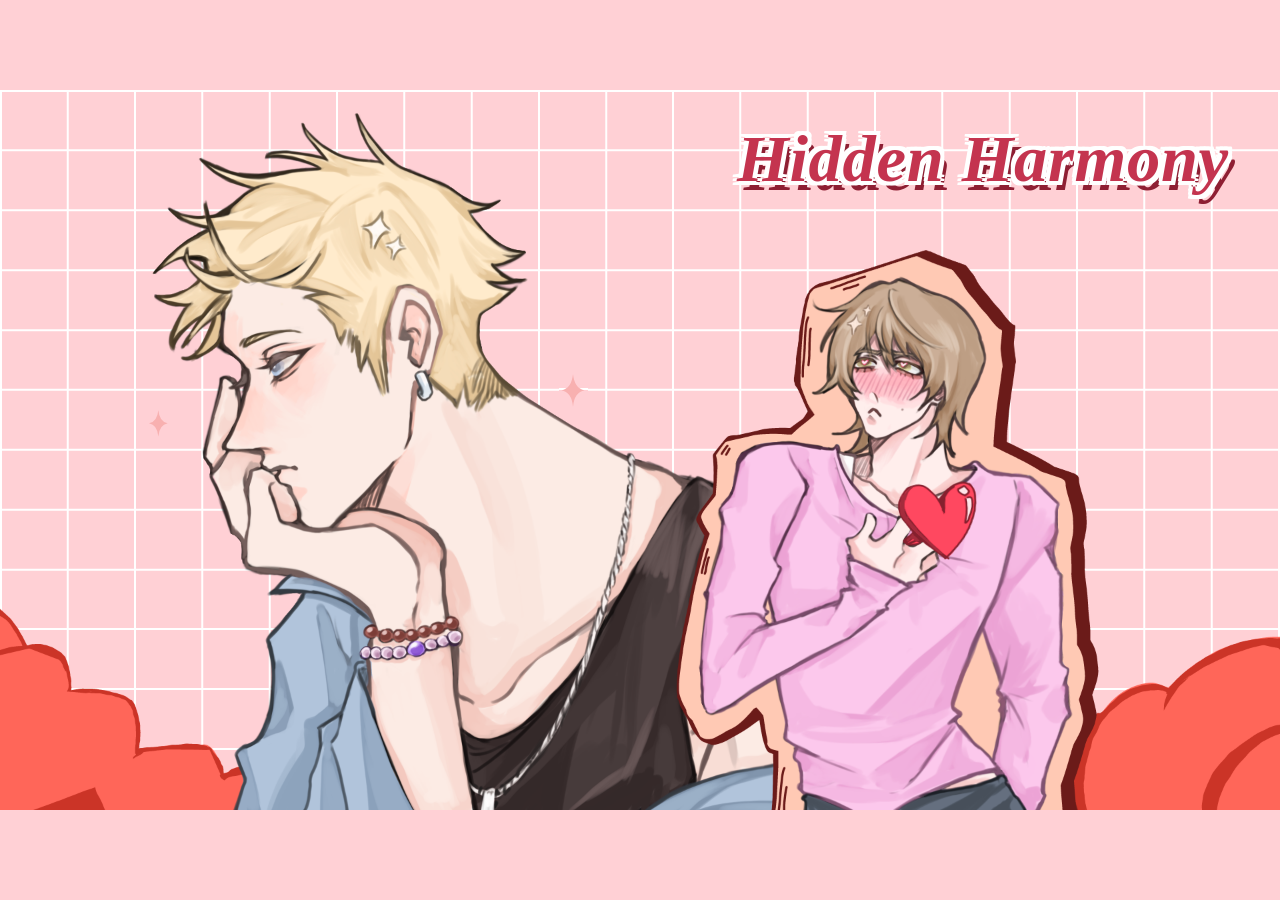
==== index.html @ b76c562a "Add files via upload" ====
<!DOCTYPE html>
<html lang="en">
<head>
  <meta charset="UTF-8">
  <meta name="viewport" content="width=device-width, initial-scale=1">
  <title>Poem &amp; Illustrations</title>
  <link rel="icon" href="images/heart.png">
  <link rel="stylesheet" href="css/style.css">
</head>
<body>
  <main class="stage" id="stage">

    <!-- Slide 1: landing -->
    <section class="slide is-active" id="slide-1" aria-label="Start">
      <img class="slide__bg" src="images/slide1-scene.png" alt="Two illustrated characters on a pink grid background" draggable="false">
      <!-- The two pink sparkles are baked into the scene; patches hide them and animated copies sit on top -->
      <div class="sparkles" aria-hidden="true">
        <span class="sparkle-patch sparkle-patch--1"></span>
        <span class="sparkle-patch sparkle-patch--2"></span>
        <svg class="sparkle sparkle--1" viewBox="0 0 100 140"><path d="M50 0Q56 62 100 70Q56 78 50 140Q44 78 0 70Q44 62 50 0Z"/></svg>
        <svg class="sparkle sparkle--2" viewBox="0 0 100 140"><path d="M50 0Q56 62 100 70Q56 78 50 140Q44 78 0 70Q44 62 50 0Z"/></svg>
      </div>
      <h1 class="title">Hidden Harmony</h1>
      <button class="heart" id="heart" type="button" aria-label="Open the poem">
        <img src="images/heart.png" alt="" draggable="false">
      </button>
    </section>

    <!-- Slide 2: record sleeves (left) + spinning record (right). Layers from the Figma file, "Bg2" frames. -->
    <section class="slide slide--records" id="slide-2" aria-label="Records">
      <img class="slide__bg" src="images/slide2/bg.png" alt="" draggable="false">

      <!-- Section 1: stack of sleeves. The first in the markup is on top. -->
      <div class="sleeves" id="sleeves">
        <button class="fig sleeve sleeve--blue" type="button" aria-label="Record sleeve 1 of 3, show the next one">
          <img src="images/slide2/sleeve-blue.png" alt="" draggable="false">
        </button>
        <button class="fig sleeve sleeve--purple" type="button" aria-label="Record sleeve 2 of 3, show the next one">
          <img src="images/slide2/sleeve-purple.png" alt="" draggable="false">
        </button>
        <button class="fig sleeve sleeve--pink" type="button" aria-label="Record sleeve 3 of 3, continue to the next slide">
          <img src="images/slide2/sleeve-pink.png" alt="" draggable="false">
        </button>
      </div>

      <!-- Section 2: spinning record (visual only, no audio) with fading notes -->
      <div class="player" aria-hidden="true">
        <img class="fig platter" src="images/slide2/platter.png" alt="" draggable="false">
        <img class="fig dots"    src="images/slide2/dots.png"    alt="" draggable="false">
        <img class="fig record"  src="images/slide2/record.png"  alt="" draggable="false">
        <img class="fig tonearm" src="images/slide2/tonearm.png" alt="" draggable="false">
        <img class="fig pivot"   src="images/slide2/pivot.png"   alt="" draggable="false">
        <img class="fig note note--1" src="images/slide2/note-a.png" alt="" draggable="false">
        <img class="fig note note--2" src="images/slide2/note-b.png" alt="" draggable="false">
        <img class="fig note note--3" src="images/slide2/note-c.png" alt="" draggable="false">
        <img class="fig note note--4" src="images/slide2/note-c.png" alt="" draggable="false">
        <img class="fig note note--5" src="images/slide2/note-b.png" alt="" draggable="false">
      </div>
    </section>

    <!-- Slide 3: dancing characters, falling confetti, drag the skull to start over. Layers from the Figma "Bg3" frame. -->
    <section class="slide slide--dance" id="slide-3" aria-label="Finale">
      <img class="slide__bg" src="images/slide3/bg.png" alt="" draggable="false">
      <div class="confetti" id="confetti" aria-hidden="true"></div>
      <img class="slide__bg" src="images/slide3/fade.png" alt="" draggable="false">
      <div class="fig dancer dancer--right"><img src="images/slide3/char-right.png" alt="A man in a long tan coat dancing" draggable="false"></div>
      <div class="fig dancer dancer--left"><img src="images/slide3/char-left.png" alt="A blond man in a dark coat dancing" draggable="false"></div>
      <img class="fig skull skull--right" id="skull-target" src="images/slide3/skull-right.png" alt="" draggable="false">
      <button class="fig skull skull--left" id="skull-handle" type="button" aria-label="Drag this skull into the other one to start over">
        <img src="images/slide3/skull-left.png" alt="" draggable="false">
      </button>
    </section>

  </main>
  <script src="js/confetti-pieces.js"></script>
  <script src="js/main.js"></script>
</body>
</html>
---- css/style.css ----
:root { --pink: #ffd0d5; --ease: cubic-bezier(.22,.9,.3,1.2); }
* { box-sizing: border-box; margin: 0; }
html, body { height: 100%; background: var(--pink); overflow: hidden; font-family: "Georgia", serif; }

/* 16:9 stage, scaled to fit any window */
.stage {
  position: absolute; inset: 0; margin: auto;
  width: min(100vw, calc(100vh * 16 / 9));
  height: min(100vh, calc(100vw * 9 / 16));
  overflow: hidden; background: var(--pink);
  container-type: size; /* lets text scale with the stage via cqw units */
}

/* Slide 1 title: top-right corner, in the empty grid area above the second character */
.title {
  position: absolute; top: 5%; right: 4%;
  font-size: 5.2cqw; font-weight: 700; font-style: italic; line-height: 1;
  letter-spacing: .01em; color: #c4344f; text-align: right;
  /* white sticker-style outline + soft shadow, echoing the cut-out character */
  text-shadow:
    -.06em -.06em 0 #fff, .06em -.06em 0 #fff, -.06em .06em 0 #fff, .06em .06em 0 #fff,
    0 .06em 0 #fff, 0 -.06em 0 #fff, .06em 0 0 #fff, -.06em 0 0 #fff,
    .1em .14em 0 #8e1f33;
  user-select: none; pointer-events: none;
}

/* Slides */
.slide {
  position: absolute; inset: 0;
  opacity: 0; visibility: hidden; transform: scale(1.04);
  transition: opacity .7s ease, transform .7s ease, visibility 0s .7s;
}
.slide.is-active { opacity: 1; visibility: visible; transform: none; transition-delay: 0s; }
.slide.is-leaving { opacity: 0; transform: scale(1.12); }
.slide__bg { position: absolute; inset: 0; width: 100%; height: 100%; object-fit: cover; user-select: none; }

/* Animated sparkles on slide 1. Positions are pixel boxes on the 1920x1080 scene, as percentages.
   Patches paint over the static sparkles in the image (patch 2 redraws the grid line at y=448-450). */
.sparkles { position: absolute; inset: 0; pointer-events: none; }
.sparkle-patch { position: absolute; background: var(--pink); }
.sparkle-patch--1 { left: 11.406%; top: 43.889%; width: 1.875%; height: 4.722%; }   /* 219,474 36x51 */
.sparkle-patch--2 {                                                                    /* 838,422 44x57 */
  left: 43.646%; top: 39.074%; width: 2.292%; height: 5.278%;
  background: linear-gradient(var(--pink) 45.6%, #fff 45.6% 50.9%, var(--pink) 50.9%);
}
.sparkle {
  position: absolute; fill: #f8b0b0; overflow: visible;
  animation: twinkle 2.8s ease-in-out infinite;
  filter: drop-shadow(0 0 0 rgba(255,255,255,0));
}
.sparkle--1 { left: 11.615%; top: 44.259%; width: 1.458%; height: 3.981%; }           /* 223,478 28x43 */
.sparkle--2 { left: 43.854%; top: 39.444%; width: 1.875%; height: 4.537%;             /* 842,426 36x49 */
  animation-duration: 3.4s; animation-delay: -1.3s; }
@keyframes twinkle {
  0%, 100% { transform: translateY(0) scale(1) rotate(0deg); opacity: 1; }
  25%      { transform: translateY(-8%) scale(1.18) rotate(8deg); opacity: 1;
             filter: drop-shadow(0 0 .35em rgba(255,255,255,.9)); }
  50%      { transform: translateY(0) scale(.82) rotate(0deg); opacity: .75; }
  75%      { transform: translateY(6%) scale(1.06) rotate(-6deg); opacity: .95; }
}

/* Heart (position taken from the Figma layout: 1340,580 on a 1920x1080 canvas) */
.heart {
  position: absolute; left: 69.79%; top: 53.7%; width: 6.875%;
  aspect-ratio: 132 / 131;
  padding: 0; border: 0; background: none; cursor: pointer;
  transform-origin: 50% 50%;
  transition: transform .35s var(--ease), filter .35s ease;
  filter: drop-shadow(0 0 0 rgba(255,60,90,0));
}
.heart img { width: 100%; height: 100%; display: block; pointer-events: none; }
.heart:hover, .heart:focus-visible {
  transform: scale(1.4);
  filter: drop-shadow(0 6px 14px rgba(255,60,90,.45));
}
.heart:active { transform: scale(1.25); }
.heart:focus-visible { outline: none; }

/* ---------- Slide 2: record sleeves + spinning record ---------- */
/* .fig places an element using pixel values from the 1920x1080 Figma frame ("Bg2 1"),
   converted to percentages so it scales with the stage. */
.fig {
  position: absolute;
  left: calc(var(--x) / 1920 * 100%); top: calc(var(--y) / 1080 * 100%);
  width: calc(var(--w) / 1920 * 100%); height: calc(var(--h) / 1080 * 100%);
  user-select: none;
}

/* Section 1: sleeves. Each is a 799x799 Figma layer rotated about its centre. Figma reports a rotated
   layer by its rotated top-left corner, so x/y here are the centre minus 399.5. */
.sleeves { position: absolute; inset: 0; }
.sleeve {
  --w: 799; --h: 799; --r: 0deg;
  padding: 0; border: 0; background: none; cursor: pointer;
  transform: rotate(var(--r));
  transition: transform .8s cubic-bezier(.6,.05,.3,1), opacity .6s ease .15s, filter .3s ease;
  filter: drop-shadow(0 .8cqh 1.4cqh rgba(90, 40, 60, .18));
}
.sleeve img { width: 100%; height: 100%; display: block; pointer-events: none; }
.sleeve:not(.is-top) { pointer-events: none; }
.sleeve.is-top:hover, .sleeve.is-top:focus-visible {
  transform: translate(-1.5%, -2.5%) rotate(var(--r)) scale(1.02);
  filter: drop-shadow(0 2cqh 2.4cqh rgba(90, 40, 60, .28));
  outline: none;
}
.sleeve--blue   { z-index: 3; --x: 94.4;  --y: 219.7; --r: 14.18deg; }   /* Figma "disc3" */
.sleeve--purple { z-index: 2; --x: 25;    --y: 120;   }                  /* Figma "disc2" */
.sleeve--pink   { z-index: 1; --x: 46.5;  --y: 200.1; --r: -11.66deg; }  /* Figma "disc1" */
/* Slide out to the lower left, the direction the Figma frames move them */
.sleeve--blue.is-out   { transform: translate(-150%, 30%) rotate(-8deg); }
.sleeve--purple.is-out { transform: translate(-130%, 45%) rotate(-14deg); }
.sleeve--pink.is-out   { transform: translate(-140%, 25%) rotate(-28deg); }
.sleeve.is-out { opacity: 0; pointer-events: none; }

/* Section 2: record player */
.player { position: absolute; inset: 0; pointer-events: none; }
.platter { --x: 975.5;  --y: 167.5; --w: 907;   --h: 859.5; }
.record  { --x: 1002.2; --y: 191.4; --w: 835;   --h: 835;
           animation: spin 6s linear infinite; }
.tonearm { --x: 1717.5; --y: 246;   --w: 73;    --h: 252; }
.dots    { --x: 1600.1; --y: 195.9; --w: 248.3; --h: 234; }   /* Figma "discwaves3", under the record */
.pivot   { --x: 1706.6; --y: 160.9; --w: 133.9; --h: 173; }
@keyframes spin { to { transform: rotate(360deg); } }

/* Notes: positions are the spots the notes take across the Figma frames. They take turns fading in and out. */
.note { opacity: 0; animation: note-fade 6s ease-in-out infinite; }
.note--1 { --x: 888.5;  --y: 104.4; --w: 50.8; --h: 95.3;  animation-delay: 0s; }
.note--2 { --x: 1613.6; --y: 26.4;  --w: 51.7; --h: 105.8; animation-delay: -1.2s; }
.note--3 { --x: 932.6;  --y: 844;   --w: 72.8; --h: 96.5;  animation-delay: -2.4s; }
.note--4 { --x: 1757.6; --y: 965;   --w: 72.8; --h: 96.5;  animation-delay: -3.6s; }
.note--5 { --x: 1839.6; --y: 961.4; --w: 51.7; --h: 105.8; animation-delay: -4.8s; }
@keyframes note-fade {
  0%   { opacity: 0; transform: translateY(12%) rotate(-6deg); }
  20%  { opacity: 1; }
  55%  { opacity: 1; transform: translateY(-8%) rotate(4deg); }
  80%, 100% { opacity: 0; transform: translateY(-20%) rotate(8deg); }
}

/* ---------- Slide 3: dancers, confetti, skull "slide to start over" ---------- */
/* Positions are pixels in the 1920x1080 Figma frame "Bg3", via .fig */

/* Confetti: one element per paper piece, built by js/main.js from js/confetti-pieces.js */
.confetti { position: absolute; inset: 0; pointer-events: none; }
.confetti span {
  position: absolute; background: url(../images/slide3/confetti.png) no-repeat;
  will-change: transform;
}

/* Characters bob gently. They only move down from the Figma position, so their cropped
   bottom edges never lift into view. */
.dancer img { width: 100%; height: 100%; display: block; user-select: none; }
.dancer { animation: bob 3.6s ease-in-out infinite alternate; }
.dancer--left  { --x: 0;    --y: 41; --w: 804; --h: 1041; }
.dancer--right { --x: 1153; --y: 96; --w: 763; --h: 984; animation-duration: 4.3s; animation-delay: -1.5s; }
@keyframes bob { from { transform: translateY(0); } to { transform: translateY(1.4%); } }

/* Skulls: drag the left one into the right one */
.skull--right { --x: 974.95; --y: 806.47; --w: 123.5; --h: 138; z-index: 1; }
.skull--left  {
  --x: 766.05; --y: 774; --w: 145.2; --h: 182; z-index: 2;
  padding: 0; border: 0; background: none; cursor: grab; touch-action: none;
  animation: nudge 2.4s ease-in-out 1.2s infinite;
}
.skull--left img { width: 100%; height: 100%; display: block; pointer-events: none; }
.skull--left:focus-visible { outline: .4cqh dashed #fff; outline-offset: .6cqh; border-radius: 1cqh; }
.skull--left.is-dragging { cursor: grabbing; animation: none; }
.skull--left.is-returning { animation: none; transition: transform .45s cubic-bezier(.3,1.4,.5,1); }
.skull--left.is-hit { animation: none; }
.skull--right.is-hit { animation: hit .5s ease-out; }
/* Idle hint: a small push towards the other skull */
@keyframes nudge {
  0%, 60%, 100% { transform: translateX(0) rotate(0); }
  70% { transform: translateX(12%) rotate(6deg); }
  80% { transform: translateX(0) rotate(0); }
  88% { transform: translateX(6%) rotate(3deg); }
}
@keyframes hit {
  0% { transform: none; }
  30% { transform: translateX(14%) rotate(14deg) scale(1.08); }
  60% { transform: translateX(-4%) rotate(-6deg); }
  100% { transform: none; }
}

@media (prefers-reduced-motion: reduce) {
  .dancer, .skull--left { animation: none; }
  .slide, .heart { transition-duration: .01s; }
  .sparkle { animation: none; }
  .record { animation-duration: 20s; }
  .note { animation: none; opacity: 1; }
  .sleeve { transition-duration: .01s; }
}
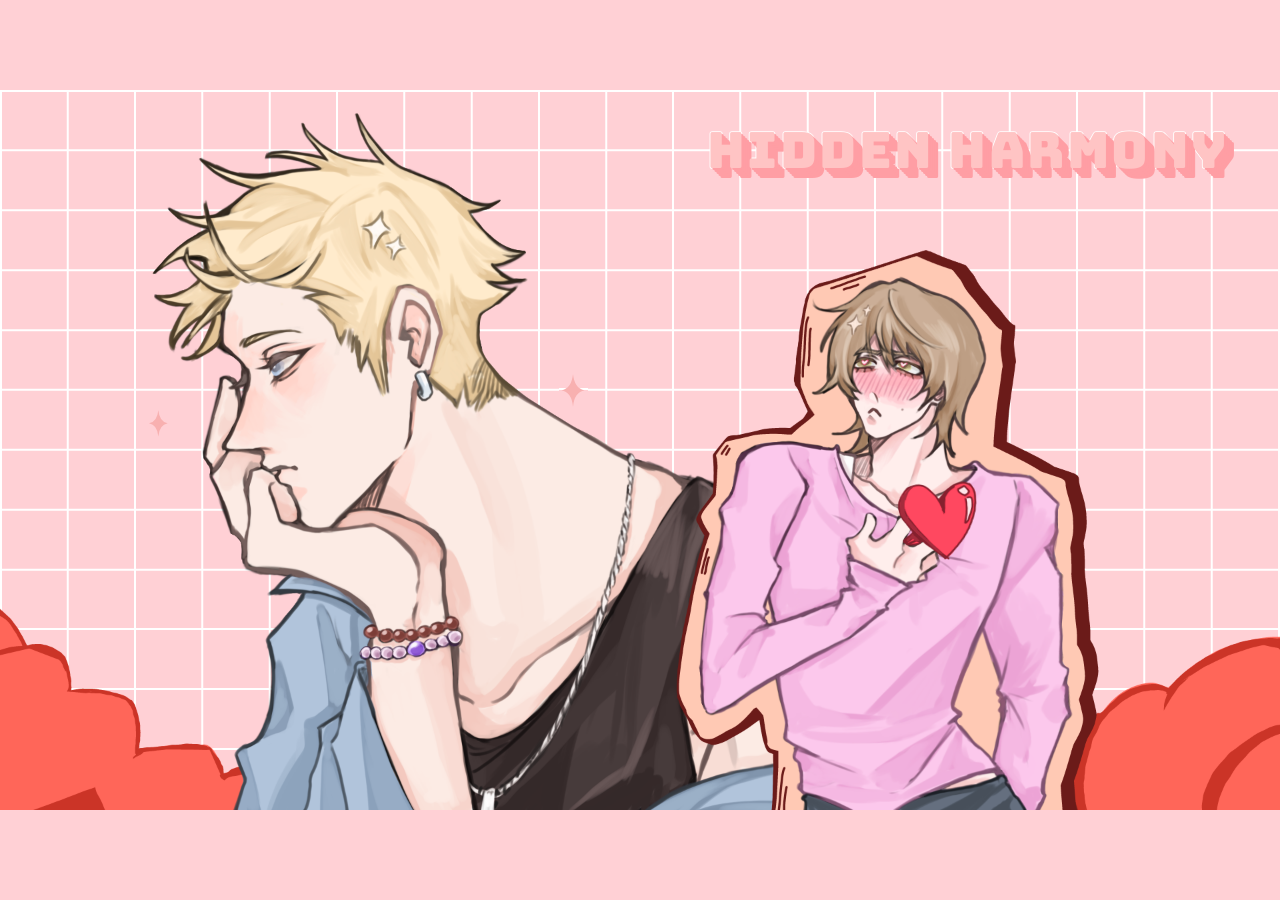
==== commit 4e787a30: "Add files via upload" ====
--- a/index.html
+++ b/index.html
@@ -5,6 +5,9 @@
   <meta name="viewport" content="width=device-width, initial-scale=1">
   <title>Poem &amp; Illustrations</title>
   <link rel="icon" href="images/heart.png">
+  <link rel="preconnect" href="https://fonts.googleapis.com">
+  <link rel="preconnect" href="https://fonts.gstatic.com" crossorigin>
+  <link href="https://fonts.googleapis.com/css2?family=Bungee&display=swap" rel="stylesheet">
   <link rel="stylesheet" href="css/style.css">
 </head>
 <body>
--- a/css/style.css
+++ b/css/style.css
@@ -14,13 +14,14 @@
 /* Slide 1 title: top-right corner, in the empty grid area above the second character */
 .title {
   position: absolute; top: 5%; right: 4%;
-  font-size: 5.2cqw; font-weight: 700; font-style: italic; line-height: 1;
-  letter-spacing: .01em; color: #c4344f; text-align: right;
-  /* white sticker-style outline + soft shadow, echoing the cut-out character */
+  font-family: "Bungee", "Arial Black", Impact, sans-serif;
+  font-size: 3.9cqw; font-weight: 400; text-transform: uppercase; line-height: 1;
+  letter-spacing: .05em; color: #ffc4c4; text-align: right;
+  /* chunky pink 3D block lettering with a thin white outline */
+  -webkit-text-stroke: .035em #fff; paint-order: stroke fill;
   text-shadow:
-    -.06em -.06em 0 #fff, .06em -.06em 0 #fff, -.06em .06em 0 #fff, .06em .06em 0 #fff,
-    0 .06em 0 #fff, 0 -.06em 0 #fff, .06em 0 0 #fff, -.06em 0 0 #fff,
-    .1em .14em 0 #8e1f33;
+    .04em .04em 0 #ff9ea4, .08em .08em 0 #ff9ea4, .12em .12em 0 #ff9ea4,
+    .16em .16em 0 #ff9ea4, .2em .2em 0 #ff9ea4;
   user-select: none; pointer-events: none;
 }
 
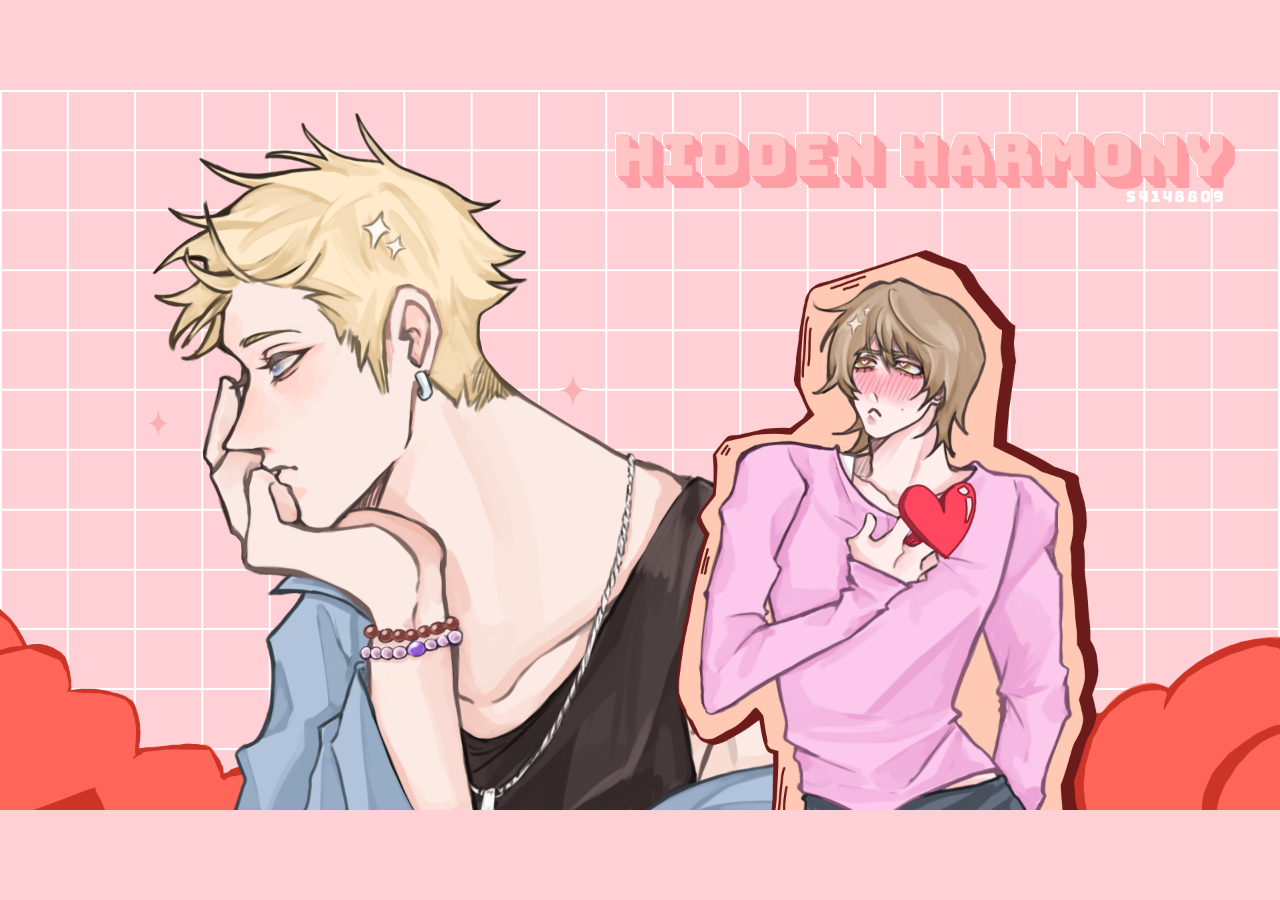
==== commit e2e6d42b: "Add files via upload" ====
--- a/index.html
+++ b/index.html
@@ -23,7 +23,7 @@
         <svg class="sparkle sparkle--1" viewBox="0 0 100 140"><path d="M50 0Q56 62 100 70Q56 78 50 140Q44 78 0 70Q44 62 50 0Z"/></svg>
         <svg class="sparkle sparkle--2" viewBox="0 0 100 140"><path d="M50 0Q56 62 100 70Q56 78 50 140Q44 78 0 70Q44 62 50 0Z"/></svg>
       </div>
-      <h1 class="title">Hidden Harmony</h1>
+      <h1 class="title">Hidden Harmony<span class="title__id">s4148809</span></h1>
       <button class="heart" id="heart" type="button" aria-label="Open the poem">
         <img src="images/heart.png" alt="" draggable="false">
       </button>
--- a/css/style.css
+++ b/css/style.css
@@ -15,7 +15,7 @@
 .title {
   position: absolute; top: 5%; right: 4%;
   font-family: "Bungee", "Arial Black", Impact, sans-serif;
-  font-size: 3.9cqw; font-weight: 400; text-transform: uppercase; line-height: 1;
+  font-size: 4.6cqw; font-weight: 400; text-transform: uppercase; line-height: 1;
   letter-spacing: .05em; color: #ffc4c4; text-align: right;
   /* chunky pink 3D block lettering with a thin white outline */
   -webkit-text-stroke: .035em #fff; paint-order: stroke fill;
@@ -23,6 +23,13 @@
     .04em .04em 0 #ff9ea4, .08em .08em 0 #ff9ea4, .12em .12em 0 #ff9ea4,
     .16em .16em 0 #ff9ea4, .2em .2em 0 #ff9ea4;
   user-select: none; pointer-events: none;
+}
+
+/* Student ID under the title: same font, much smaller, plain white, right-aligned at the bottom */
+.title__id {
+  display: block; margin-top: .3em; padding-right: .2em;
+  font-size: .26em; letter-spacing: .12em; color: #fff;
+  -webkit-text-stroke: 0; text-shadow: none;
 }
 
 /* Slides */
